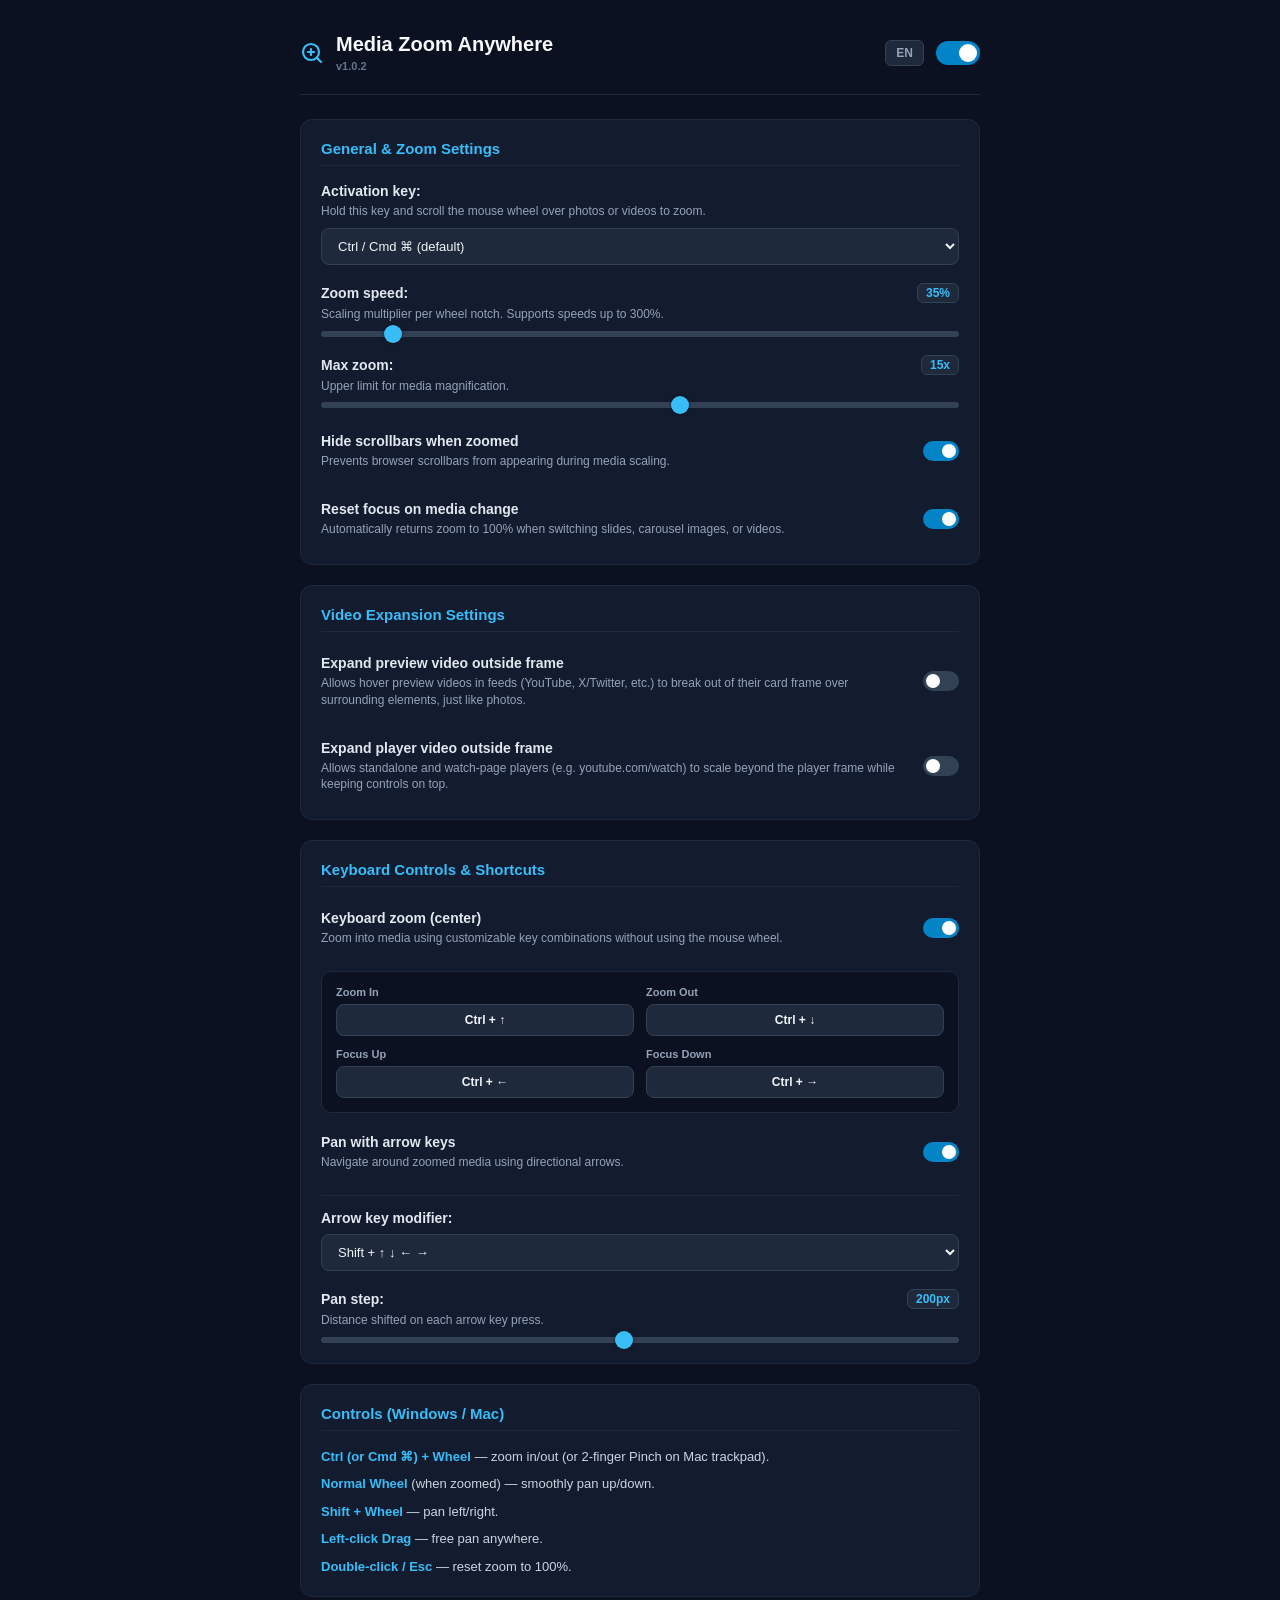
==== options/options.html @ 2bf636d0 "Add dedicated options page and expand zoom speed up to 300%" ====
<!DOCTYPE html>
<html lang="en">
<head>
  <meta charset="UTF-8">
  <title>Media Zoom Anywhere — Settings</title>
  <link rel="stylesheet" href="options.css">
</head>
<body>
  <div class="container">
    <header class="header">
      <div class="logo">
        <svg width="24" height="24" viewBox="0 0 24 24" fill="none" stroke="currentColor" stroke-width="2.2" stroke-linecap="round" stroke-linejoin="round">
          <circle cx="11" cy="11" r="8"></circle>
          <line x1="21" y1="21" x2="16.65" y2="16.65"></line>
          <line x1="11" y1="8" x2="11" y2="14"></line>
          <line x1="8" y1="11" x2="14" y2="11"></line>
        </svg>
        <div class="logo-text">
          <h1>Media Zoom Anywhere</h1>
          <span class="version-tag">v1.0.2</span>
        </div>
      </div>
      <div class="header-actions">
        <button id="langToggle" class="lang-btn" title="Switch language">EN</button>
        <label class="switch">
          <input type="checkbox" id="toggleEnabled" checked>
          <span class="slider"></span>
        </label>
      </div>
    </header>

    <main class="content">
      <!-- Section 1: General & Zooming -->
      <section class="card">
        <h2 class="section-title" data-i18n="secGeneral">General & Zoom Settings</h2>
        
        <div class="setting-row">
          <div class="setting-info">
            <label for="modifierKey" class="setting-label" data-i18n="modifierLabel">Activation key:</label>
            <p class="setting-desc" data-i18n="modifierDesc">Hold this key and scroll the mouse wheel over photos or videos to zoom.</p>
          </div>
          <select id="modifierKey">
            <option value="ctrl" data-i18n="optCtrl">Ctrl / Cmd ⌘ (default)</option>
            <option value="alt" data-i18n="optAlt">Alt / Option ⌥</option>
            <option value="shift" data-i18n="optShift">Shift</option>
          </select>
        </div>

        <div class="setting-row">
          <div class="setting-info">
            <div class="label-with-value">
              <label for="zoomSpeed" class="setting-label" data-i18n="zoomSpeedLabel">Zoom speed:</label>
              <span id="zoomSpeedVal" class="value-badge">35%</span>
            </div>
            <p class="setting-desc" data-i18n="zoomSpeedDesc">Scaling multiplier per wheel notch. Supports speeds up to 300%.</p>
          </div>
          <input type="range" id="zoomSpeed" min="1.05" max="4.00" step="0.01" value="1.35">
        </div>

        <div class="setting-row">
          <div class="setting-info">
            <div class="label-with-value">
              <label for="maxZoom" class="setting-label" data-i18n="maxZoomLabel">Max zoom:</label>
              <span id="maxZoomVal" class="value-badge">15x</span>
            </div>
            <p class="setting-desc" data-i18n="maxZoomDesc">Upper limit for media magnification.</p>
          </div>
          <input type="range" id="maxZoom" min="2" max="25" step="1" value="15">
        </div>

        <div class="setting-row toggle-row">
          <div class="setting-info">
            <label for="toggleHideScrollbars" class="setting-label" data-i18n="hideScrollbarsLabel">Hide scrollbars when zoomed</label>
            <p class="setting-desc" data-i18n="hideScrollbarsDesc">Prevents browser scrollbars from appearing during media scaling.</p>
          </div>
          <label class="switch switch-sm">
            <input type="checkbox" id="toggleHideScrollbars" checked>
            <span class="slider"></span>
          </label>
        </div>

        <div class="setting-row toggle-row">
          <div class="setting-info">
            <label for="toggleResetOnMediaChange" class="setting-label" data-i18n="resetOnMediaChangeLabel">Reset focus on media change</label>
            <p class="setting-desc" data-i18n="resetOnMediaChangeDesc">Automatically returns zoom to 100% when switching slides, carousel images, or videos.</p>
          </div>
          <label class="switch switch-sm">
            <input type="checkbox" id="toggleResetOnMediaChange" checked>
            <span class="slider"></span>
          </label>
        </div>
      </section>

      <!-- Section 2: Video Expansion -->
      <section class="card">
        <h2 class="section-title" data-i18n="secVideo">Video Expansion Settings</h2>

        <div class="setting-row toggle-row">
          <div class="setting-info">
            <label for="toggleExpandPreviewVideos" class="setting-label" data-i18n="expandPreviewVideosLabel">Expand preview video outside frame</label>
            <p class="setting-desc" data-i18n="expandPreviewVideosDesc">Allows hover preview videos in feeds (YouTube, X/Twitter, etc.) to break out of their card frame over surrounding elements, just like photos.</p>
          </div>
          <label class="switch switch-sm">
            <input type="checkbox" id="toggleExpandPreviewVideos">
            <span class="slider"></span>
          </label>
        </div>

        <div class="setting-row toggle-row">
          <div class="setting-info">
            <label for="toggleExpandPlayerVideos" class="setting-label" data-i18n="expandPlayerVideosLabel">Expand player video outside frame</label>
            <p class="setting-desc" data-i18n="expandPlayerVideosDesc">Allows standalone and watch-page players (e.g. youtube.com/watch) to scale beyond the player frame while keeping controls on top.</p>
          </div>
          <label class="switch switch-sm">
            <input type="checkbox" id="toggleExpandPlayerVideos">
            <span class="slider"></span>
          </label>
        </div>
      </section>

      <!-- Section 3: Keyboard Controls & Shortcuts -->
      <section class="card">
        <h2 class="section-title" data-i18n="secKeyboard">Keyboard Controls & Shortcuts</h2>

        <div class="setting-row toggle-row">
          <div class="setting-info">
            <label for="toggleKeyboardZoom" class="setting-label" data-i18n="kbdZoomLabel">Keyboard zoom (center)</label>
            <p class="setting-desc" data-i18n="kbdZoomDesc">Zoom into media using customizable key combinations without using the mouse wheel.</p>
          </div>
          <label class="switch switch-sm">
            <input type="checkbox" id="toggleKeyboardZoom" checked>
            <span class="slider"></span>
          </label>
        </div>

        <div class="kbd-bindings" id="kbdBindings">
          <div class="kbd-field">
            <span data-i18n="kbdInLabel">Zoom In</span>
            <button type="button" id="bindZoomIn" class="kbd-btn">Ctrl + ↑</button>
          </div>
          <div class="kbd-field">
            <span data-i18n="kbdOutLabel">Zoom Out</span>
            <button type="button" id="bindZoomOut" class="kbd-btn">Ctrl + ↓</button>
          </div>
          <div class="kbd-field">
            <span data-i18n="kbdPanUpLabel">Focus Up</span>
            <button type="button" id="bindPanUp" class="kbd-btn">Ctrl + ←</button>
          </div>
          <div class="kbd-field">
            <span data-i18n="kbdPanDownLabel">Focus Down</span>
            <button type="button" id="bindPanDown" class="kbd-btn">Ctrl + →</button>
          </div>
        </div>

        <div class="setting-row toggle-row" style="margin-top: 14px;">
          <div class="setting-info">
            <label for="toggleKeyboardPan" class="setting-label" data-i18n="kbdPanLabel">Pan with arrow keys</label>
            <p class="setting-desc" data-i18n="kbdPanDesc">Navigate around zoomed media using directional arrows.</p>
          </div>
          <label class="switch switch-sm">
            <input type="checkbox" id="toggleKeyboardPan" checked>
            <span class="slider"></span>
          </label>
        </div>

        <div class="kbd-pan-options" id="kbdPanOptions">
          <div class="setting-row">
            <label for="kbdPanModifier" class="setting-label" data-i18n="panModifierLabel">Arrow key modifier:</label>
            <select id="kbdPanModifier">
              <option value="none" data-i18n="optPanNone">↑ ↓ ← → (Arrows only)</option>
              <option value="shift" data-i18n="optPanShift" selected>Shift + ↑ ↓ ← →</option>
              <option value="alt" data-i18n="optPanAlt">Alt + ↑ ↓ ← →</option>
              <option value="ctrl" data-i18n="optPanCtrl">Ctrl / Cmd + ↑ ↓ ← →</option>
            </select>
          </div>

          <div class="setting-row">
            <div class="setting-info">
              <div class="label-with-value">
                <label for="keyboardPanStep" class="setting-label" data-i18n="kbdPanStepLabel">Pan step:</label>
                <span id="keyboardPanStepVal" class="value-badge">200px</span>
              </div>
              <p class="setting-desc" data-i18n="kbdPanStepDesc">Distance shifted on each arrow key press.</p>
            </div>
            <input type="range" id="keyboardPanStep" min="20" max="400" step="5" value="200">
          </div>
        </div>
      </section>

      <!-- Section 4: Controls Reference -->
      <section class="card">
        <h2 class="section-title" data-i18n="controlsTitle">Controls (Windows / Mac)</h2>
        <ul class="tips-list">
          <li data-i18n-html="tipZoom"><strong>Ctrl (or Cmd ⌘) + Wheel</strong> — zoom in/out (or 2-finger Pinch on Mac trackpad).</li>
          <li data-i18n-html="tipWheelPan"><strong>Normal Wheel</strong> (when zoomed) — smoothly pan up/down.</li>
          <li data-i18n-html="tipShiftPan"><strong>Shift + Wheel</strong> — pan left/right.</li>
          <li data-i18n-html="tipDrag"><strong>Left-click Drag</strong> — free pan anywhere.</li>
          <li data-i18n-html="tipReset"><strong>Double-click / Esc</strong> — reset zoom to 100%.</li>
        </ul>
      </section>
    </main>
  </div>

  <script src="options.js"></script>
</body>
</html>
---- options/options.css ----
* {
  box-sizing: border-box;
  margin: 0;
  padding: 0;
  font-family: -apple-system, BlinkMacSystemFont, "Segoe UI", Roboto, sans-serif;
}

body {
  background-color: #0b1120;
  color: #f1f5f9;
  min-height: 100vh;
  padding: 32px 16px;
  display: flex;
  justify-content: center;
}

.container {
  width: 100%;
  max-width: 680px;
}

/* Header */
.header {
  display: flex;
  align-items: center;
  justify-content: space-between;
  padding-bottom: 20px;
  border-bottom: 1px solid #1e293b;
  margin-bottom: 24px;
}

.logo {
  display: flex;
  align-items: center;
  gap: 12px;
  color: #38bdf8;
}

.logo-text h1 {
  font-size: 20px;
  font-weight: 700;
  color: #f8fafc;
  line-height: 1.2;
}

.version-tag {
  font-size: 11px;
  font-weight: 600;
  color: #64748b;
}

.header-actions {
  display: flex;
  align-items: center;
  gap: 12px;
}

.lang-btn {
  background: #1e293b;
  color: #94a3b8;
  border: 1px solid #334155;
  border-radius: 6px;
  padding: 5px 10px;
  font-size: 12px;
  font-weight: 700;
  cursor: pointer;
  transition: all 0.2s ease;
}

.lang-btn:hover {
  color: #f8fafc;
  border-color: #38bdf8;
}

/* Switch */
.switch {
  position: relative;
  display: inline-block;
  width: 44px;
  height: 24px;
}

.switch input {
  opacity: 0;
  width: 0;
  height: 0;
}

.slider {
  position: absolute;
  cursor: pointer;
  top: 0;
  left: 0;
  right: 0;
  bottom: 0;
  background-color: #334155;
  transition: 0.25s;
  border-radius: 24px;
}

.slider:before {
  position: absolute;
  content: "";
  height: 18px;
  width: 18px;
  left: 3px;
  bottom: 3px;
  background-color: white;
  transition: 0.25s;
  border-radius: 50%;
}

input:checked + .slider {
  background-color: #0284c7;
}

input:checked + .slider:before {
  transform: translateX(20px);
}

.switch-sm {
  width: 36px;
  height: 20px;
}

.switch-sm .slider:before {
  height: 14px;
  width: 14px;
}

.switch-sm input:checked + .slider:before {
  transform: translateX(16px);
}

/* Cards */
.card {
  background-color: #131c2e;
  border: 1px solid #1e293b;
  border-radius: 12px;
  padding: 20px;
  margin-bottom: 20px;
}

.section-title {
  font-size: 15px;
  font-weight: 700;
  color: #38bdf8;
  margin-bottom: 16px;
  padding-bottom: 8px;
  border-bottom: 1px solid #1e293b;
}

.setting-row {
  display: flex;
  flex-direction: column;
  gap: 8px;
  margin-bottom: 18px;
}

.setting-row:last-child {
  margin-bottom: 0;
}

.setting-row.toggle-row {
  flex-direction: row;
  justify-content: space-between;
  align-items: center;
  gap: 16px;
  padding-top: 6px;
  padding-bottom: 6px;
}

.setting-info {
  flex: 1;
}

.setting-label {
  font-size: 14px;
  font-weight: 600;
  color: #e2e8f0;
}

.label-with-value {
  display: flex;
  justify-content: space-between;
  align-items: center;
  width: 100%;
}

.value-badge {
  font-size: 12px;
  font-weight: 700;
  color: #38bdf8;
  background: #1e293b;
  padding: 2px 8px;
  border-radius: 6px;
  border: 1px solid #334155;
}

.setting-desc {
  font-size: 12px;
  color: #94a3b8;
  margin-top: 3px;
  line-height: 1.4;
}

/* Form Controls */
select {
  width: 100%;
  background-color: #1e293b;
  color: #f1f5f9;
  border: 1px solid #334155;
  border-radius: 8px;
  padding: 9px 12px;
  font-size: 13px;
  outline: none;
  cursor: pointer;
  transition: border-color 0.2s;
}

select:focus {
  border-color: #38bdf8;
}

input[type="range"] {
  -webkit-appearance: none;
  width: 100%;
  height: 6px;
  border-radius: 4px;
  background: #334155;
  outline: none;
  cursor: pointer;
}

input[type="range"]::-webkit-slider-thumb {
  -webkit-appearance: none;
  width: 18px;
  height: 18px;
  border-radius: 50%;
  background: #38bdf8;
  box-shadow: 0 0 4px rgba(0, 0, 0, 0.4);
  transition: transform 0.1s, background-color 0.2s;
}

input[type="range"]::-webkit-slider-thumb:hover {
  transform: scale(1.15);
  background-color: #7dd3fc;
}

/* Keybindings */
.kbd-bindings {
  display: grid;
  grid-template-columns: repeat(2, 1fr);
  gap: 12px;
  margin-top: 14px;
  padding: 14px;
  background-color: #0b1120;
  border: 1px solid #1e293b;
  border-radius: 10px;
}

.kbd-field {
  display: flex;
  flex-direction: column;
  gap: 6px;
}

.kbd-field span {
  font-size: 11px;
  font-weight: 600;
  color: #94a3b8;
}

.kbd-btn {
  background-color: #1e293b;
  border: 1px solid #334155;
  border-radius: 8px;
  padding: 8px 10px;
  color: #f1f5f9;
  font-size: 12px;
  font-weight: 600;
  cursor: pointer;
  transition: all 0.2s;
  text-align: center;
}

.kbd-btn:hover {
  border-color: #38bdf8;
  color: #38bdf8;
}

.kbd-btn.recording {
  border-color: #f59e0b;
  color: #fbbf24;
  background-color: rgba(245, 158, 11, 0.15);
}

.kbd-pan-options {
  margin-top: 14px;
  padding-top: 14px;
  border-top: 1px solid #1e293b;
}

/* Tips list */
.tips-list {
  list-style: none;
  display: flex;
  flex-direction: column;
  gap: 8px;
  font-size: 13px;
  color: #cbd5e1;
  line-height: 1.5;
}

.tips-list strong {
  color: #38bdf8;
}
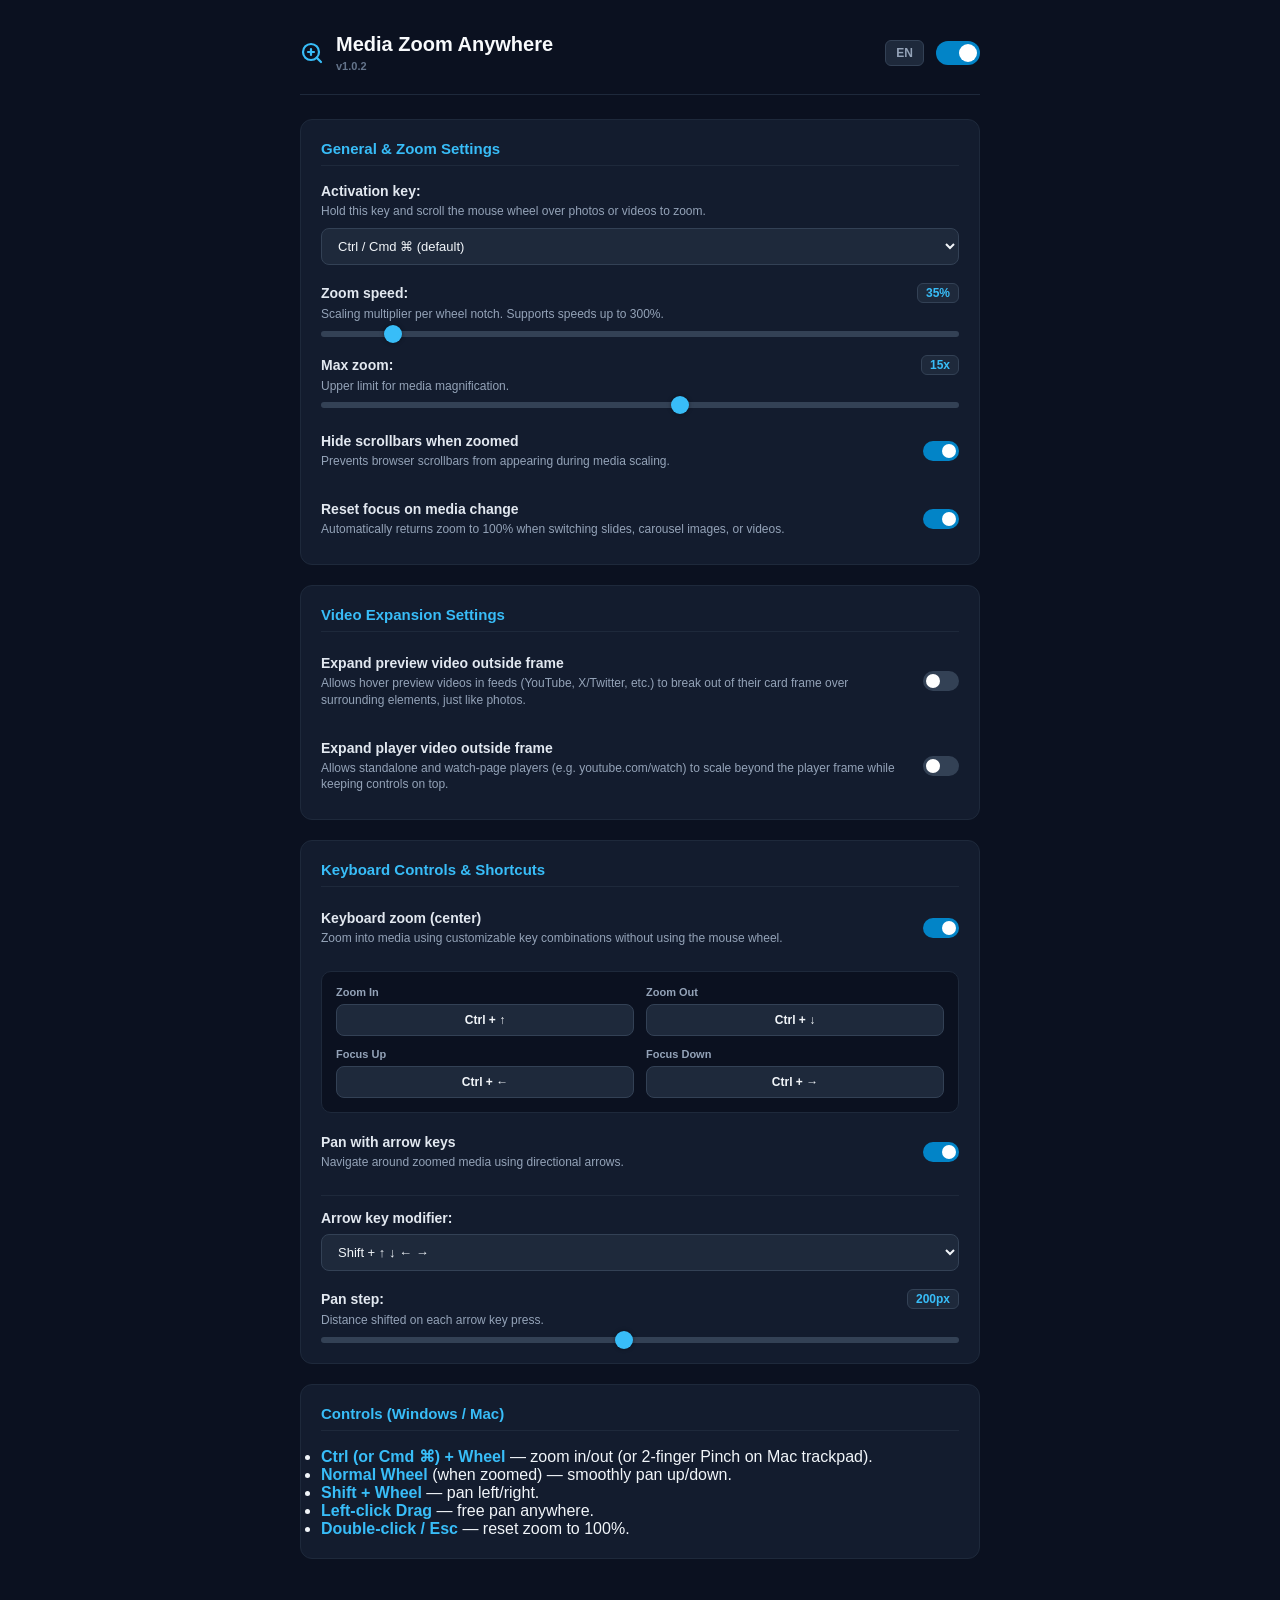
==== commit dc9c2755: "Add Custom option and key recorder for Activation key and Arrow modifier" ====
--- a/options/options.html
+++ b/options/options.html
@@ -39,11 +39,17 @@
             <label for="modifierKey" class="setting-label" data-i18n="modifierLabel">Activation key:</label>
             <p class="setting-desc" data-i18n="modifierDesc">Hold this key and scroll the mouse wheel over photos or videos to zoom.</p>
           </div>
-          <select id="modifierKey">
-            <option value="ctrl" data-i18n="optCtrl">Ctrl / Cmd ⌘ (default)</option>
-            <option value="alt" data-i18n="optAlt">Alt / Option ⌥</option>
-            <option value="shift" data-i18n="optShift">Shift</option>
-          </select>
+          <div class="custom-select-group">
+            <select id="modifierKey">
+              <option value="ctrl" data-i18n="optCtrl">Ctrl / Cmd ⌘ (default)</option>
+              <option value="alt" data-i18n="optAlt">Alt / Option ⌥</option>
+              <option value="shift" data-i18n="optShift">Shift</option>
+              <option value="custom" data-i18n="optCustom">Custom...</option>
+            </select>
+            <div id="customActivationRow" class="custom-key-row" style="display: none;">
+              <button type="button" id="recordCustomActivation" class="kbd-btn">Z</button>
+            </div>
+          </div>
         </div>
 
         <div class="setting-row">
@@ -166,12 +172,18 @@
         <div class="kbd-pan-options" id="kbdPanOptions">
           <div class="setting-row">
             <label for="kbdPanModifier" class="setting-label" data-i18n="panModifierLabel">Arrow key modifier:</label>
-            <select id="kbdPanModifier">
-              <option value="none" data-i18n="optPanNone">↑ ↓ ← → (Arrows only)</option>
-              <option value="shift" data-i18n="optPanShift" selected>Shift + ↑ ↓ ← →</option>
-              <option value="alt" data-i18n="optPanAlt">Alt + ↑ ↓ ← →</option>
-              <option value="ctrl" data-i18n="optPanCtrl">Ctrl / Cmd + ↑ ↓ ← →</option>
-            </select>
+            <div class="custom-select-group">
+              <select id="kbdPanModifier">
+                <option value="none" data-i18n="optPanNone">↑ ↓ ← → (Arrows only)</option>
+                <option value="shift" data-i18n="optPanShift" selected>Shift + ↑ ↓ ← →</option>
+                <option value="alt" data-i18n="optPanAlt">Alt + ↑ ↓ ← →</option>
+                <option value="ctrl" data-i18n="optPanCtrl">Ctrl / Cmd + ↑ ↓ ← →</option>
+                <option value="custom" data-i18n="optCustom">Custom...</option>
+              </select>
+              <div id="customPanModifierRow" class="custom-key-row" style="display: none;">
+                <button type="button" id="recordCustomPanModifier" class="kbd-btn">Ctrl + Shift</button>
+              </div>
+            </div>
           </div>
 
           <div class="setting-row">
--- a/options/options.css
+++ b/options/options.css
@@ -301,6 +301,27 @@
   border-top: 1px solid #1e293b;
 }
 
+.custom-select-group {
+  display: flex;
+  flex-direction: column;
+  gap: 8px;
+}
+
+.custom-key-row {
+  display: flex;
+  align-items: center;
+  gap: 8px;
+}
+
+.custom-key-row .kbd-btn {
+  width: auto;
+  min-width: 130px;
+  max-width: 240px;
+  text-align: center;
+}
+  border-top: 1px solid #1e293b;
+}
+
 /* Tips list */
 .tips-list {
   list-style: none;
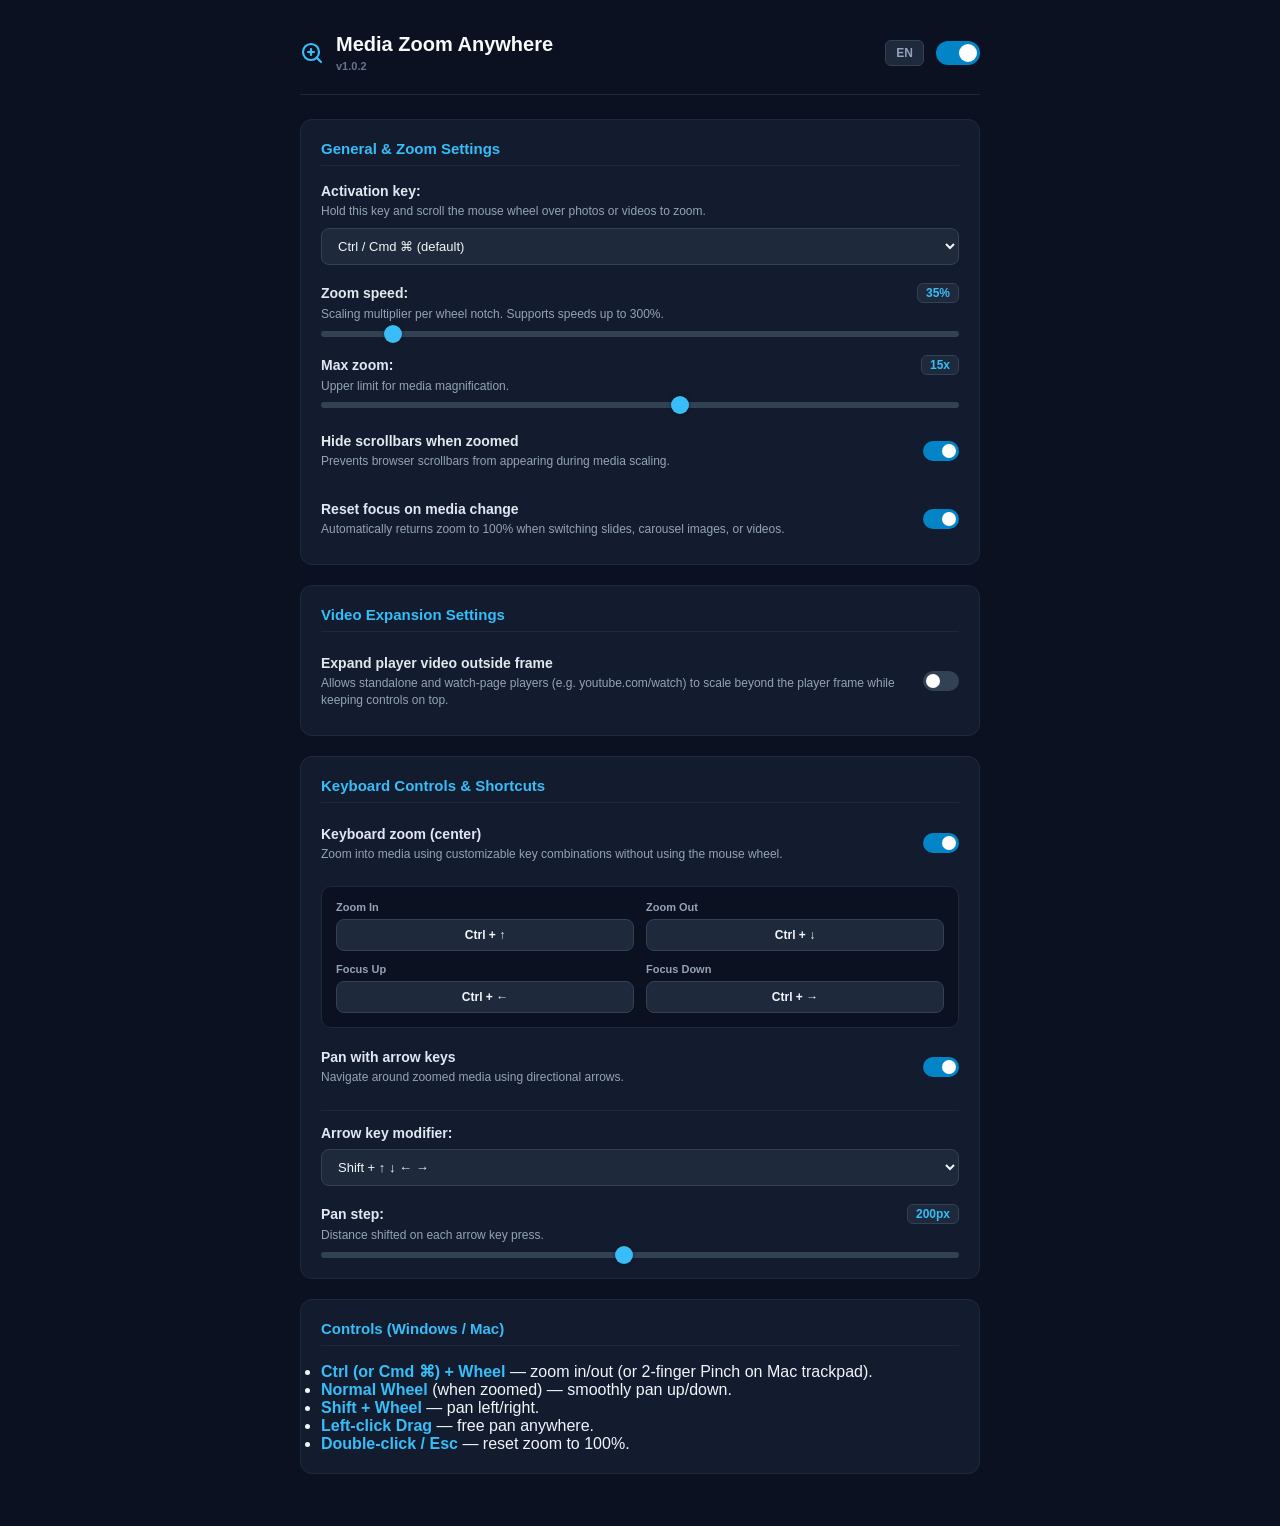
==== commit a6604bb0: "Temporarily disable and hide feed preview video expansion; document roadmap in TODO.md" ====
--- a/options/options.html
+++ b/options/options.html
@@ -101,7 +101,8 @@
       <section class="card">
         <h2 class="section-title" data-i18n="secVideo">Video Expansion Settings</h2>
 
-        <div class="setting-row toggle-row">
+        <!-- Expand preview video outside frame (Temporarily hidden & disabled, see TODO.md) -->
+        <div class="setting-row toggle-row" style="display: none;">
           <div class="setting-info">
             <label for="toggleExpandPreviewVideos" class="setting-label" data-i18n="expandPreviewVideosLabel">Expand preview video outside frame</label>
             <p class="setting-desc" data-i18n="expandPreviewVideosDesc">Allows hover preview videos in feeds (YouTube, X/Twitter, etc.) to break out of their card frame over surrounding elements, just like photos.</p>
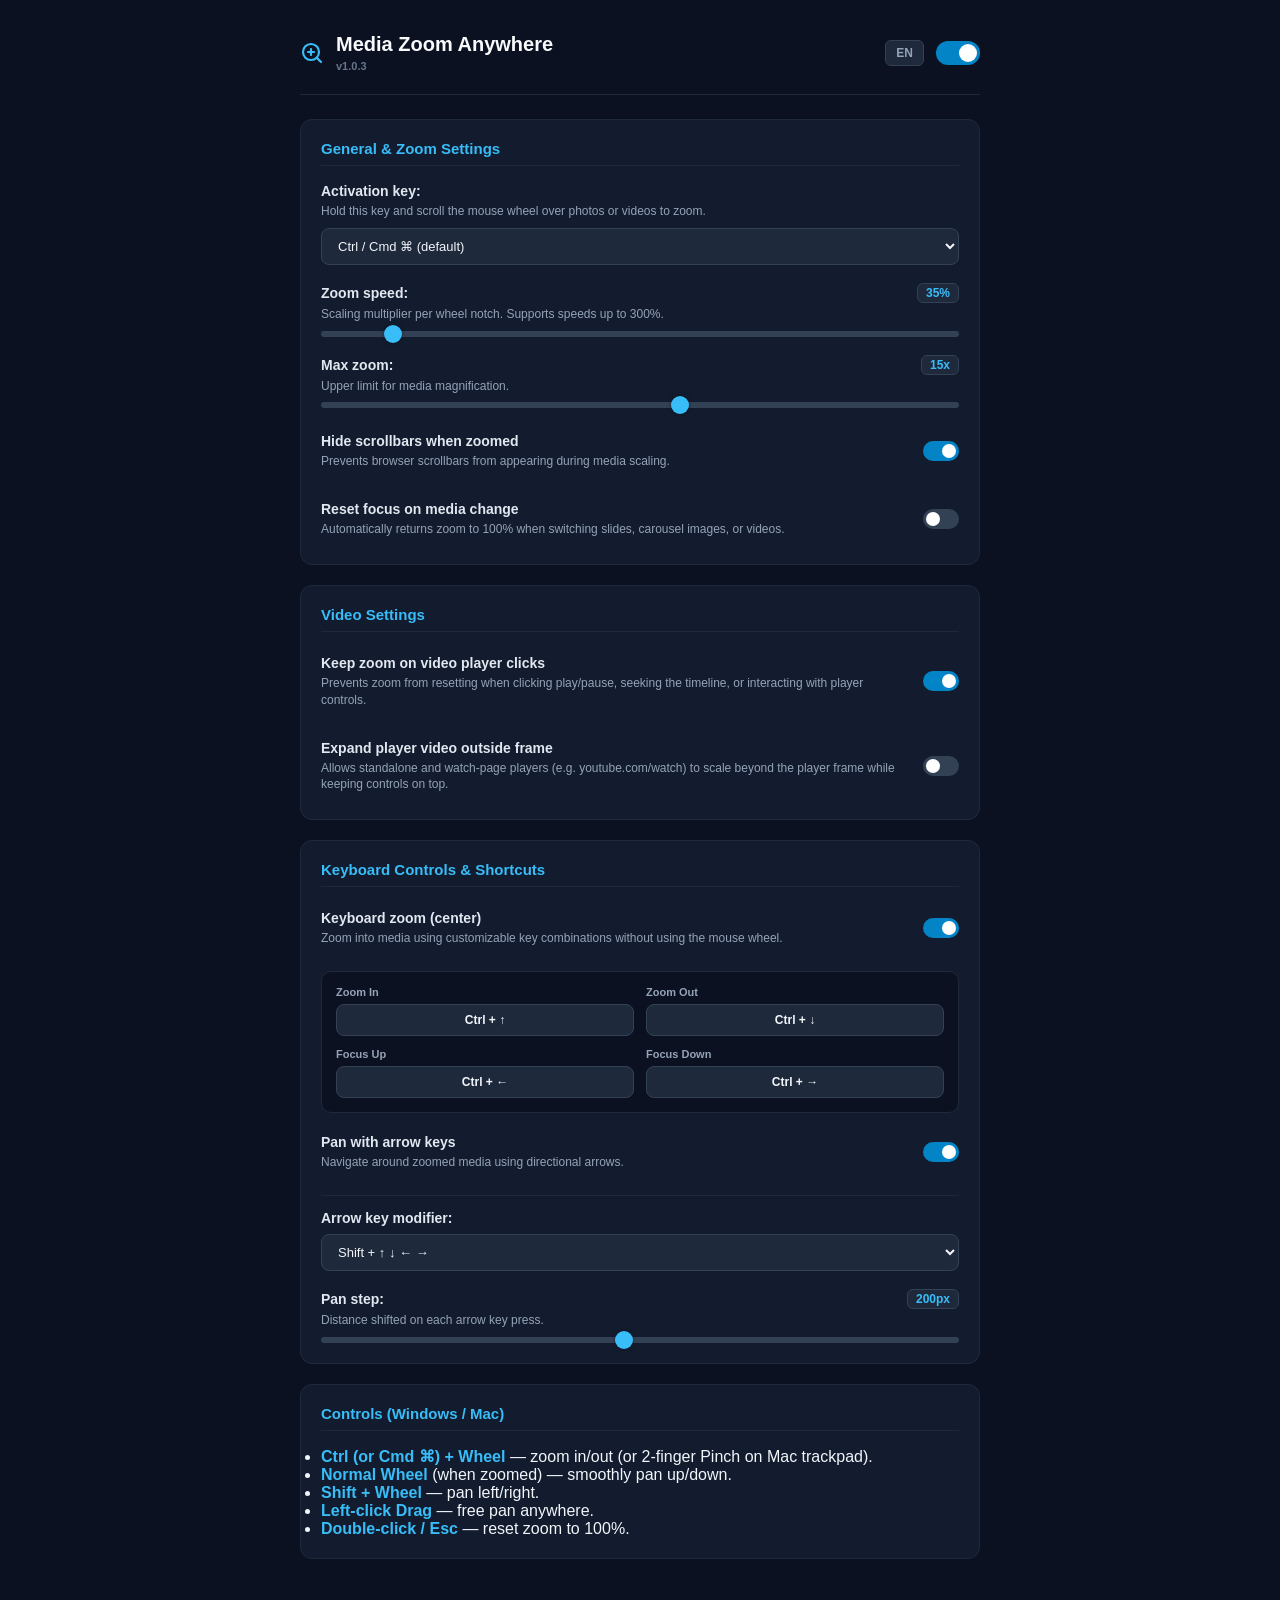
==== commit 766efdc1: "Keep video zoom on player clicks and disable resetOnMediaChange by default" ====
--- a/options/options.html
+++ b/options/options.html
@@ -17,7 +17,7 @@
         </svg>
         <div class="logo-text">
           <h1>Media Zoom Anywhere</h1>
-          <span class="version-tag">v1.0.2</span>
+          <span class="version-tag">v1.0.3</span>
         </div>
       </div>
       <div class="header-actions">
@@ -91,15 +91,26 @@
             <p class="setting-desc" data-i18n="resetOnMediaChangeDesc">Automatically returns zoom to 100% when switching slides, carousel images, or videos.</p>
           </div>
           <label class="switch switch-sm">
-            <input type="checkbox" id="toggleResetOnMediaChange" checked>
-            <span class="slider"></span>
-          </label>
-        </div>
-      </section>
-
-      <!-- Section 2: Video Expansion -->
-      <section class="card">
-        <h2 class="section-title" data-i18n="secVideo">Video Expansion Settings</h2>
+            <input type="checkbox" id="toggleResetOnMediaChange">
+            <span class="slider"></span>
+          </label>
+        </div>
+      </section>
+
+      <!-- Section 2: Video Settings -->
+      <section class="card">
+        <h2 class="section-title" data-i18n="secVideo">Video Settings</h2>
+
+        <div class="setting-row toggle-row">
+          <div class="setting-info">
+            <label for="toggleKeepVideoZoomOnClicks" class="setting-label" data-i18n="keepVideoZoomOnClicksLabel">Keep zoom on video player clicks</label>
+            <p class="setting-desc" data-i18n="keepVideoZoomOnClicksDesc">Prevents zoom from resetting when clicking play/pause, seeking the timeline, or interacting with player controls.</p>
+          </div>
+          <label class="switch switch-sm">
+            <input type="checkbox" id="toggleKeepVideoZoomOnClicks" checked>
+            <span class="slider"></span>
+          </label>
+        </div>
 
         <!-- Expand preview video outside frame (Temporarily hidden & disabled, see TODO.md) -->
         <div class="setting-row toggle-row" style="display: none;">
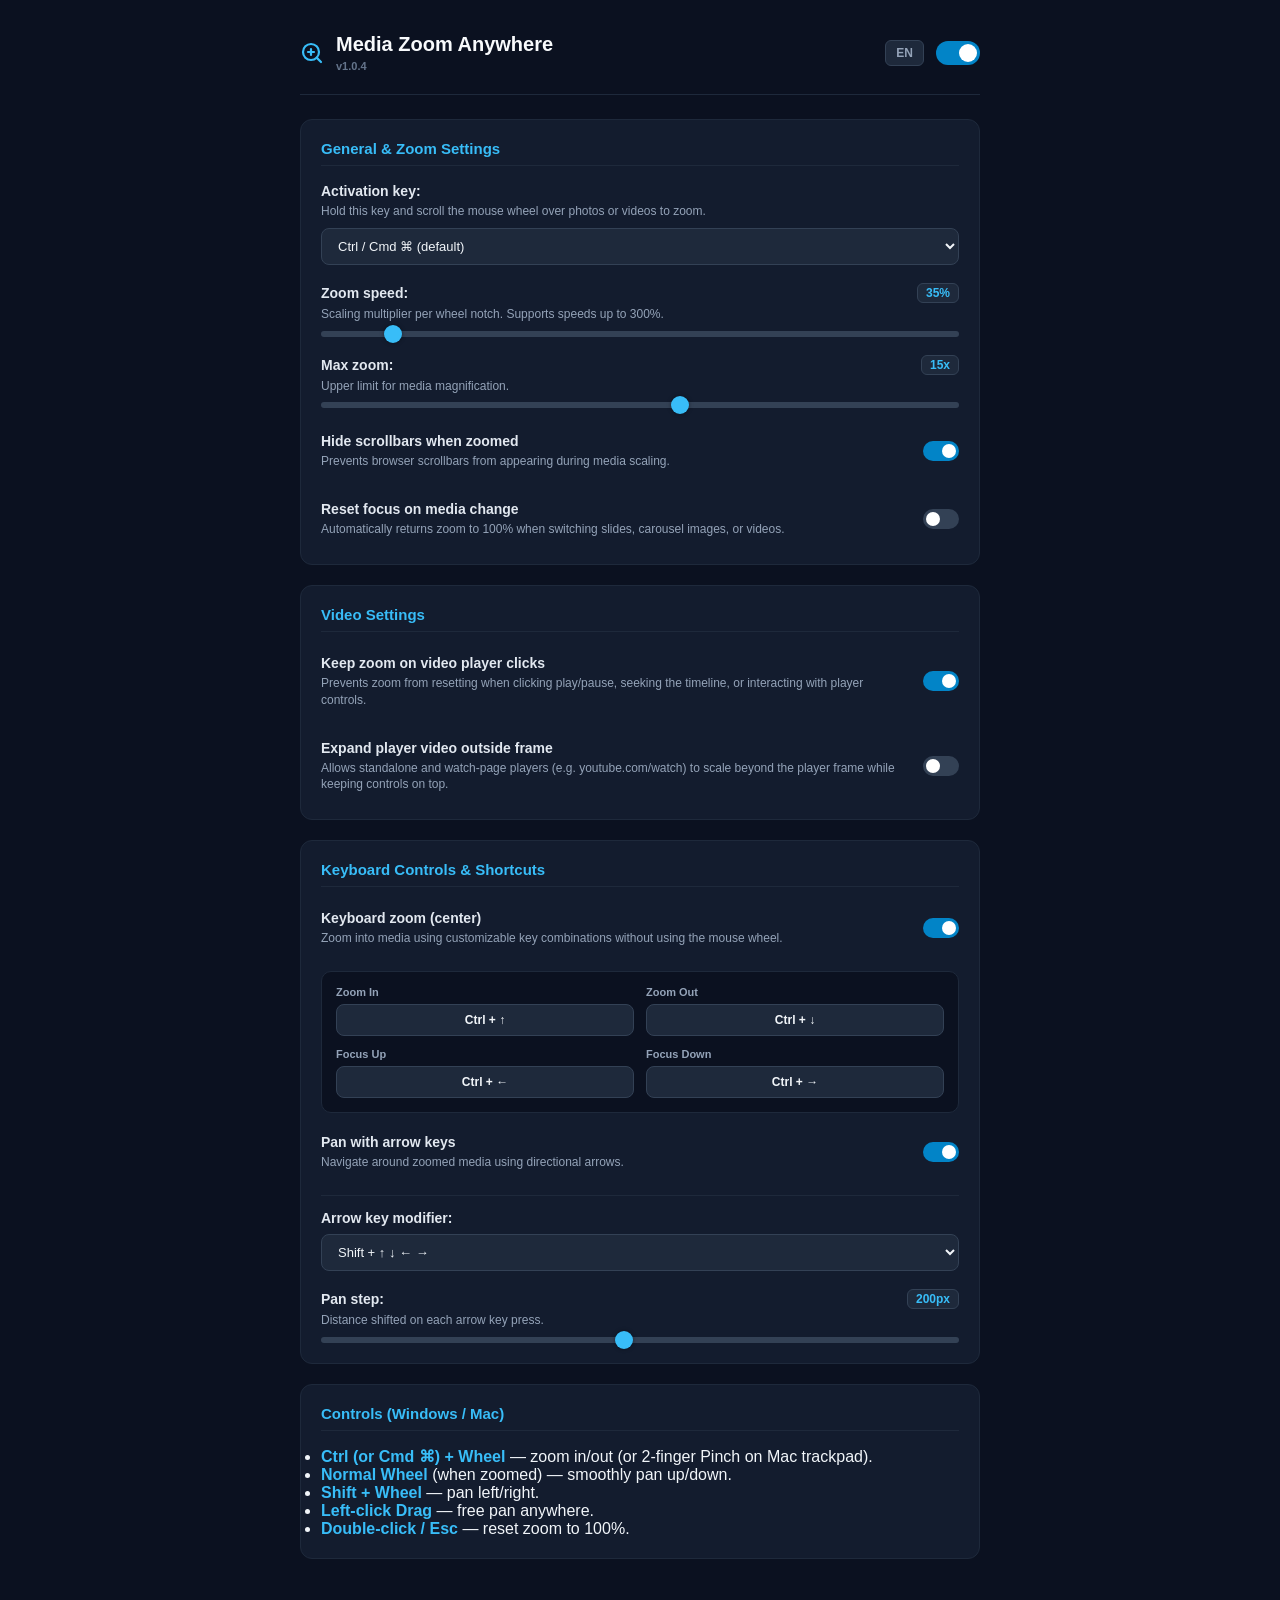
==== commit a7eb5a87: "Bump version to 1.0.4" ====
--- a/options/options.html
+++ b/options/options.html
@@ -17,7 +17,7 @@
         </svg>
         <div class="logo-text">
           <h1>Media Zoom Anywhere</h1>
-          <span class="version-tag">v1.0.3</span>
+          <span class="version-tag">v1.0.4</span>
         </div>
       </div>
       <div class="header-actions">
